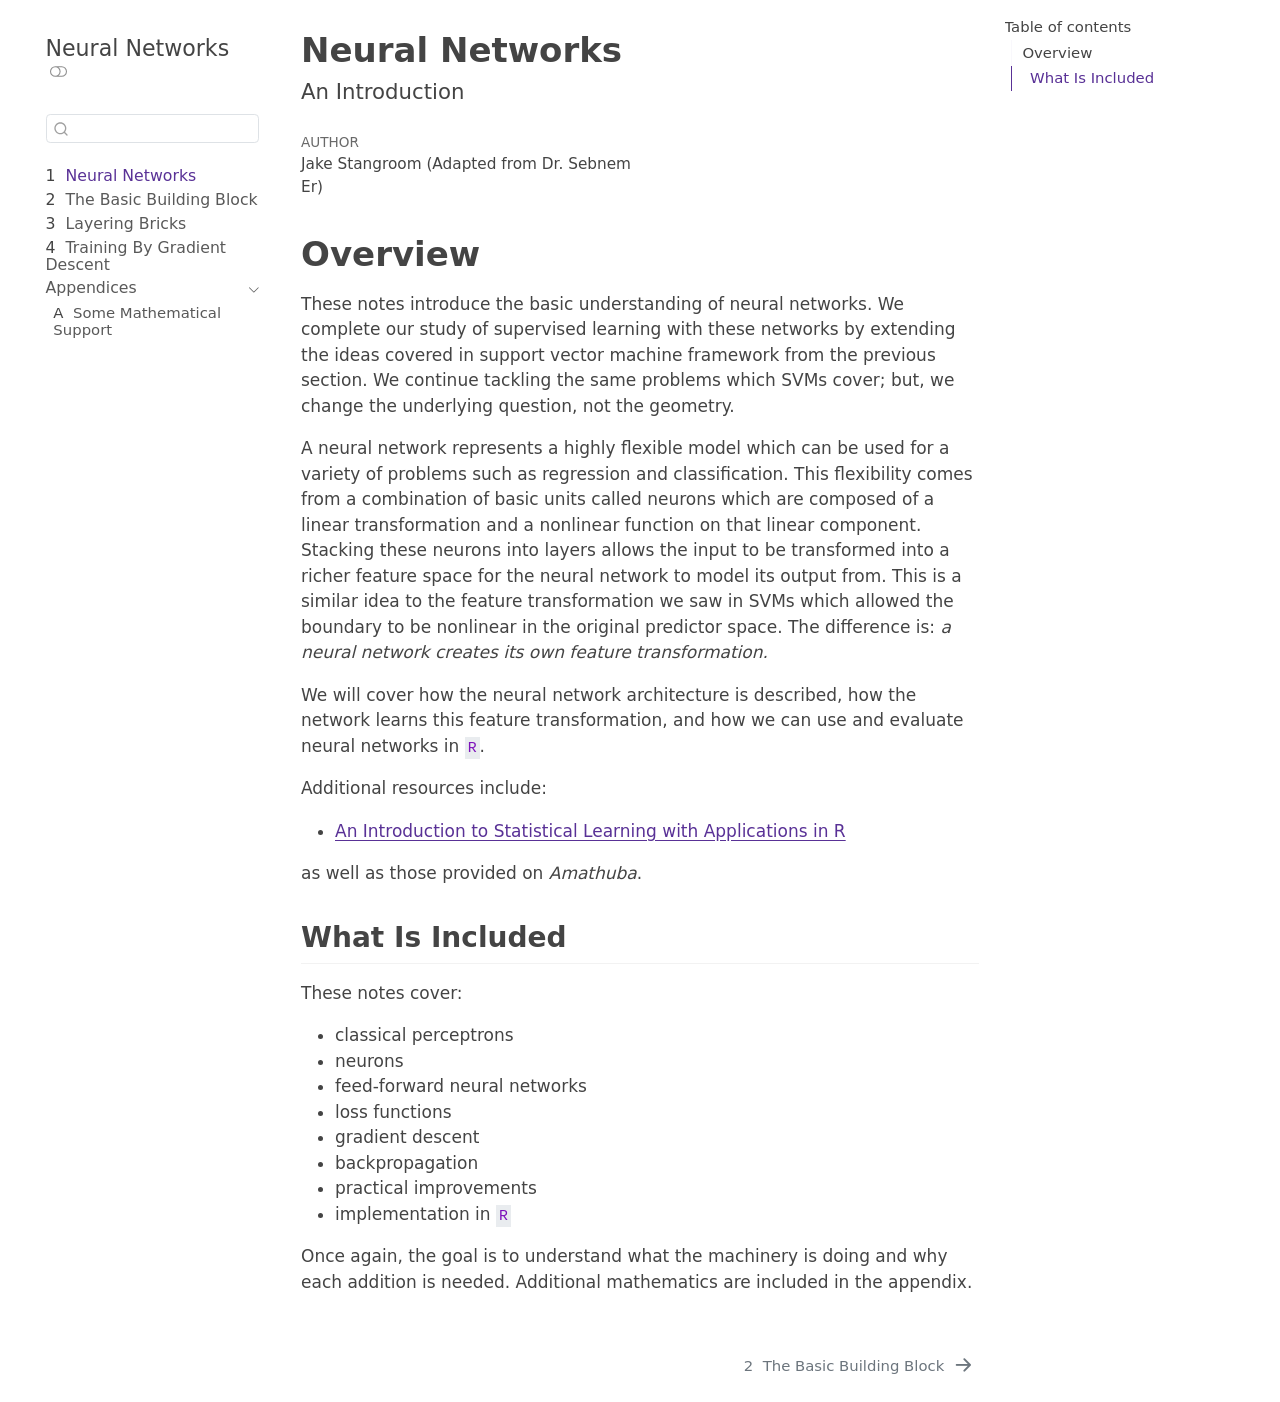
==== docs/index.html @ 6e18adaa "init" ====
<!DOCTYPE html>
<html xmlns="http://www.w3.org/1999/xhtml" lang="en" xml:lang="en"><head>

<meta charset="utf-8">
<meta name="generator" content="quarto-1.9.36">

<meta name="viewport" content="width=device-width, initial-scale=1.0, user-scalable=yes">

<meta name="author" content="Jake Stangroom (Adapted from Dr.&nbsp;Sebnem Er)">

<title>Neural Networks</title>
<style>
/* Default styles provided by pandoc.
** See https://pandoc.org/MANUAL.html#variables-for-html for config info.
*/
code{white-space: pre-wrap;}
span.smallcaps{font-variant: small-caps;}
div.columns{display: flex; gap: min(4vw, 1.5em);}
div.column{flex: auto; overflow-x: auto;}
div.hanging-indent{margin-left: 1.5em; text-indent: -1.5em;}
ul.task-list{list-style: none;}
ul.task-list li input[type="checkbox"] {
  width: 0.8em;
  margin: 0 0.8em 0.2em -1em; /* quarto-specific, see https://github.com/quarto-dev/quarto-cli/issues/4556 */ 
  vertical-align: middle;
}
</style>


<script src="site_libs/quarto-nav/quarto-nav.js"></script>
<script src="site_libs/quarto-nav/headroom.min.js"></script>
<script src="site_libs/clipboard/clipboard.min.js"></script>
<script src="site_libs/quarto-search/autocomplete.umd.js"></script>
<script src="site_libs/quarto-search/fuse.min.js"></script>
<script src="site_libs/quarto-search/quarto-search.js"></script>
<meta name="quarto:offset" content="./">
<link href="./01-neurons.html" rel="next">
<script src="site_libs/quarto-html/quarto.js" type="module"></script>
<script src="site_libs/quarto-html/tabsets/tabsets.js" type="module"></script>
<script src="site_libs/quarto-html/popper.min.js"></script>
<script src="site_libs/quarto-html/tippy.umd.min.js"></script>
<script src="site_libs/quarto-html/anchor.min.js"></script>
<link href="site_libs/quarto-html/tippy.css" rel="stylesheet">
<link href="site_libs/quarto-html/quarto-syntax-highlighting-845c23b38eaddc0f92fda52bfe77a8c8.css" rel="stylesheet" class="quarto-color-scheme" id="quarto-text-highlighting-styles">
<link href="site_libs/quarto-html/quarto-syntax-highlighting-dark-f418161beb48e0141c760e455f12af2c.css" rel="stylesheet" class="quarto-color-scheme quarto-color-alternate" id="quarto-text-highlighting-styles">
<link href="site_libs/quarto-html/quarto-syntax-highlighting-845c23b38eaddc0f92fda52bfe77a8c8.css" rel="stylesheet" class="quarto-color-scheme-extra" id="quarto-text-highlighting-styles">
<script src="site_libs/bootstrap/bootstrap.min.js"></script>
<link href="site_libs/bootstrap/bootstrap-icons.css" rel="stylesheet">
<link href="site_libs/bootstrap/bootstrap-28ac4272dd1a2de9aebca165e986623a.min.css" rel="stylesheet" append-hash="true" class="quarto-color-scheme" id="quarto-bootstrap" data-mode="light">
<link href="site_libs/bootstrap/bootstrap-dark-92422d8b873c6331c79dc077c834ae31.min.css" rel="stylesheet" append-hash="true" class="quarto-color-scheme quarto-color-alternate" id="quarto-bootstrap" data-mode="dark">
<link href="site_libs/bootstrap/bootstrap-28ac4272dd1a2de9aebca165e986623a.min.css" rel="stylesheet" append-hash="true" class="quarto-color-scheme-extra" id="quarto-bootstrap" data-mode="light">
<script id="quarto-search-options" type="application/json">{
  "location": "sidebar",
  "copy-button": false,
  "collapse-after": 3,
  "panel-placement": "start",
  "type": "textbox",
  "limit": 50,
  "keyboard-shortcut": [
    "f",
    "/",
    "s"
  ],
  "show-item-context": false,
  "language": {
    "search-no-results-text": "No results",
    "search-matching-documents-text": "matching documents",
    "search-copy-link-title": "Copy link to search",
    "search-hide-matches-text": "Hide additional matches",
    "search-more-match-text": "more match in this document",
    "search-more-matches-text": "more matches in this document",
    "search-clear-button-title": "Clear",
    "search-text-placeholder": "",
    "search-detached-cancel-button-title": "Cancel",
    "search-submit-button-title": "Submit",
    "search-label": "Search"
  }
}</script>


</head>

<body class="nav-sidebar floating quarto-light"><script id="quarto-html-before-body" type="application/javascript">
    const toggleBodyColorMode = (bsSheetEl) => {
      const mode = bsSheetEl.getAttribute("data-mode");
      const bodyEl = window.document.querySelector("body");
      if (mode === "dark") {
        bodyEl.classList.add("quarto-dark");
        bodyEl.classList.remove("quarto-light");
      } else {
        bodyEl.classList.add("quarto-light");
        bodyEl.classList.remove("quarto-dark");
      }
    }
    const toggleBodyColorPrimary = () => {
      const bsSheetEl = window.document.querySelector("link#quarto-bootstrap:not([rel=disabled-stylesheet])");
      if (bsSheetEl) {
        toggleBodyColorMode(bsSheetEl);
      }
    }
    const setColorSchemeToggle = (alternate) => {
      const toggles = window.document.querySelectorAll('.quarto-color-scheme-toggle');
      for (let i=0; i < toggles.length; i++) {
        const toggle = toggles[i];
        if (toggle) {
          if (alternate) {
            toggle.classList.add("alternate");
          } else {
            toggle.classList.remove("alternate");
          }
        }
      }
    };
    const toggleColorMode = (alternate) => {
      // Switch the stylesheets
      const primaryStylesheets = window.document.querySelectorAll('link.quarto-color-scheme:not(.quarto-color-alternate)');
      const alternateStylesheets = window.document.querySelectorAll('link.quarto-color-scheme.quarto-color-alternate');
      manageTransitions('#quarto-margin-sidebar .nav-link', false);
      if (alternate) {
        // note: dark is layered on light, we don't disable primary!
        enableStylesheet(alternateStylesheets);
        for (const sheetNode of alternateStylesheets) {
          if (sheetNode.id === "quarto-bootstrap") {
            toggleBodyColorMode(sheetNode);
          }
        }
      } else {
        disableStylesheet(alternateStylesheets);
        enableStylesheet(primaryStylesheets)
        toggleBodyColorPrimary();
      }
      manageTransitions('#quarto-margin-sidebar .nav-link', true);
      // Switch the toggles
      setColorSchemeToggle(alternate)
      // Hack to workaround the fact that safari doesn't
      // properly recolor the scrollbar when toggling (#1455)
      if (navigator.userAgent.indexOf('Safari') > 0 && navigator.userAgent.indexOf('Chrome') == -1) {
        manageTransitions("body", false);
        window.scrollTo(0, 1);
        setTimeout(() => {
          window.scrollTo(0, 0);
          manageTransitions("body", true);
        }, 40);
      }
    }
    const disableStylesheet = (stylesheets) => {
      for (let i=0; i < stylesheets.length; i++) {
        const stylesheet = stylesheets[i];
        stylesheet.rel = 'disabled-stylesheet';
      }
    }
    const enableStylesheet = (stylesheets) => {
      for (let i=0; i < stylesheets.length; i++) {
        const stylesheet = stylesheets[i];
        if(stylesheet.rel !== 'stylesheet') { // for Chrome, which will still FOUC without this check
          stylesheet.rel = 'stylesheet';
        }
      }
    }
    const manageTransitions = (selector, allowTransitions) => {
      const els = window.document.querySelectorAll(selector);
      for (let i=0; i < els.length; i++) {
        const el = els[i];
        if (allowTransitions) {
          el.classList.remove('notransition');
        } else {
          el.classList.add('notransition');
        }
      }
    }
    const isFileUrl = () => {
      return window.location.protocol === 'file:';
    }
    const hasAlternateSentinel = () => {
      let styleSentinel = getColorSchemeSentinel();
      if (styleSentinel !== null) {
        return styleSentinel === "alternate";
      } else {
        return false;
      }
    }
    const setStyleSentinel = (alternate) => {
      const value = alternate ? "alternate" : "default";
      if (!isFileUrl()) {
        window.localStorage.setItem("quarto-color-scheme", value);
      } else {
        localAlternateSentinel = value;
      }
    }
    const getColorSchemeSentinel = () => {
      if (!isFileUrl()) {
        const storageValue = window.localStorage.getItem("quarto-color-scheme");
        return storageValue != null ? storageValue : localAlternateSentinel;
      } else {
        return localAlternateSentinel;
      }
    }
    const toggleGiscusIfUsed = (isAlternate, darkModeDefault) => {
      const baseTheme = document.querySelector('#giscus-base-theme')?.value ?? 'light';
      const alternateTheme = document.querySelector('#giscus-alt-theme')?.value ?? 'dark';
      let newTheme = '';
      if(authorPrefersDark) {
        newTheme = isAlternate ? baseTheme : alternateTheme;
      } else {
        newTheme = isAlternate ? alternateTheme : baseTheme;
      }
      const changeGiscusTheme = () => {
        // From: https://github.com/giscus/giscus/issues/336
        const sendMessage = (message) => {
          const iframe = document.querySelector('iframe.giscus-frame');
          if (!iframe) return;
          iframe.contentWindow.postMessage({ giscus: message }, 'https://giscus.app');
        }
        sendMessage({
          setConfig: {
            theme: newTheme
          }
        });
      }
      const isGiscussLoaded = window.document.querySelector('iframe.giscus-frame') !== null;
      if (isGiscussLoaded) {
        changeGiscusTheme();
      }
    };
    const authorPrefersDark = false;
    const darkModeDefault = authorPrefersDark;
      document.querySelector('link#quarto-text-highlighting-styles.quarto-color-scheme-extra').rel = 'disabled-stylesheet';
      document.querySelector('link#quarto-bootstrap.quarto-color-scheme-extra').rel = 'disabled-stylesheet';
    let localAlternateSentinel = darkModeDefault ? 'alternate' : 'default';
    // Dark / light mode switch
    window.quartoToggleColorScheme = () => {
      // Read the current dark / light value
      let toAlternate = !hasAlternateSentinel();
      toggleColorMode(toAlternate);
      setStyleSentinel(toAlternate);
      toggleGiscusIfUsed(toAlternate, darkModeDefault);
      window.dispatchEvent(new Event('resize'));
    };
    // Switch to dark mode if need be
    if (hasAlternateSentinel()) {
      toggleColorMode(true);
    } else {
      toggleColorMode(false);
    }
  </script>

<div id="quarto-search-results"></div>
  <header id="quarto-header" class="headroom fixed-top">
  <nav class="quarto-secondary-nav">
    <div class="container-fluid d-flex">
      <button type="button" class="quarto-btn-toggle btn" data-bs-toggle="collapse" role="button" data-bs-target=".quarto-sidebar-collapse-item" aria-controls="quarto-sidebar" aria-expanded="false" aria-label="Toggle sidebar navigation" onclick="if (window.quartoToggleHeadroom) { window.quartoToggleHeadroom(); }">
        <i class="bi bi-layout-text-sidebar-reverse"></i>
      </button>
        <nav class="quarto-page-breadcrumbs" aria-label="breadcrumb"><ol class="breadcrumb"><li class="breadcrumb-item"><a href="./index.html"><span class="chapter-number">1</span>&nbsp; <span class="chapter-title">Neural Networks</span></a></li></ol></nav>
        <a class="flex-grow-1" role="navigation" data-bs-toggle="collapse" data-bs-target=".quarto-sidebar-collapse-item" aria-controls="quarto-sidebar" aria-expanded="false" aria-label="Toggle sidebar navigation" onclick="if (window.quartoToggleHeadroom) { window.quartoToggleHeadroom(); }">      
        </a>
      <button type="button" class="btn quarto-search-button" aria-label="Search" onclick="window.quartoOpenSearch();">
        <i class="bi bi-search"></i>
      </button>
    </div>
  </nav>
</header>
<!-- content -->
<div id="quarto-content" class="quarto-container page-columns page-rows-contents page-layout-article">
<!-- sidebar -->
  <nav id="quarto-sidebar" class="sidebar collapse collapse-horizontal quarto-sidebar-collapse-item sidebar-navigation floating overflow-auto">
    <div class="pt-lg-2 mt-2 text-left sidebar-header">
    <div class="sidebar-title mb-0 py-0">
      <a href="./">Neural Networks</a> 
        <div class="sidebar-tools-main">
  <a href="" class="quarto-color-scheme-toggle quarto-navigation-tool  px-1" onclick="window.quartoToggleColorScheme(); return false;" title="Toggle dark mode"><i class="bi"></i></a>
</div>
    </div>
      </div>
        <div class="mt-2 flex-shrink-0 align-items-center">
        <div class="sidebar-search">
        <div id="quarto-search" class="" title="Search"></div>
        </div>
        </div>
    <div class="sidebar-menu-container"> 
    <ul class="list-unstyled mt-1">
        <li class="sidebar-item">
  <div class="sidebar-item-container"> 
  <a href="./index.html" class="sidebar-item-text sidebar-link active">
 <span class="menu-text"><span class="chapter-number">1</span>&nbsp; <span class="chapter-title">Neural Networks</span></span></a>
  </div>
</li>
        <li class="sidebar-item">
  <div class="sidebar-item-container"> 
  <a href="./01-neurons.html" class="sidebar-item-text sidebar-link">
 <span class="menu-text"><span class="chapter-number">2</span>&nbsp; <span class="chapter-title">The Basic Building Block</span></span></a>
  </div>
</li>
        <li class="sidebar-item">
  <div class="sidebar-item-container"> 
  <a href="./02-multilayer-perceptrons.html" class="sidebar-item-text sidebar-link">
 <span class="menu-text"><span class="chapter-number">3</span>&nbsp; <span class="chapter-title">Layering Bricks</span></span></a>
  </div>
</li>
        <li class="sidebar-item">
  <div class="sidebar-item-container"> 
  <a href="./03-gradient-descent.html" class="sidebar-item-text sidebar-link">
 <span class="menu-text"><span class="chapter-number">4</span>&nbsp; <span class="chapter-title">Training By Gradient Descent</span></span></a>
  </div>
</li>
        <li class="sidebar-item sidebar-item-section">
      <div class="sidebar-item-container"> 
            <a class="sidebar-item-text sidebar-link text-start" data-bs-toggle="collapse" data-bs-target="#quarto-sidebar-section-1" role="navigation" aria-expanded="true">
 <span class="menu-text">Appendices</span></a>
          <a class="sidebar-item-toggle text-start" data-bs-toggle="collapse" data-bs-target="#quarto-sidebar-section-1" role="navigation" aria-expanded="true" aria-label="Toggle section">
            <i class="bi bi-chevron-right ms-2"></i>
          </a> 
      </div>
      <ul id="quarto-sidebar-section-1" class="collapse list-unstyled sidebar-section depth1 show">  
          <li class="sidebar-item">
  <div class="sidebar-item-container"> 
  <a href="./appendix-math.html" class="sidebar-item-text sidebar-link">
 <span class="menu-text"><span class="chapter-number">A</span>&nbsp; <span class="chapter-title">Some Mathematical Support</span></span></a>
  </div>
</li>
      </ul>
  </li>
    </ul>
    </div>
</nav>
<div id="quarto-sidebar-glass" class="quarto-sidebar-collapse-item" data-bs-toggle="collapse" data-bs-target=".quarto-sidebar-collapse-item"></div>
<!-- margin-sidebar -->
    <div id="quarto-margin-sidebar" class="sidebar margin-sidebar">
        <nav id="TOC" role="doc-toc" class="toc-active">
    <h2 id="toc-title">Table of contents</h2>
   
  <ul>
  <li><a href="#sec-nn-overview" id="toc-sec-nn-overview" class="nav-link active" data-scroll-target="#sec-nn-overview">Overview</a>
  <ul class="collapse">
  <li><a href="#sec-nn-included" id="toc-sec-nn-included" class="nav-link" data-scroll-target="#sec-nn-included">What Is Included</a></li>
  </ul></li>
  </ul>
</nav>
    </div>
<!-- main -->
<main class="content" id="quarto-document-content">


<header id="title-block-header" class="quarto-title-block default">
<div class="quarto-title">
<h1 class="title">Neural Networks</h1>
<p class="subtitle lead">An Introduction</p>
</div>



<div class="quarto-title-meta">

    <div>
    <div class="quarto-title-meta-heading">Author</div>
    <div class="quarto-title-meta-contents">
             <p>Jake Stangroom (Adapted from Dr.&nbsp;Sebnem Er) </p>
          </div>
  </div>
    
  
    
  </div>
  


</header>


<section id="sec-nn-overview" class="level1 unnumbered">
<h1 class="unnumbered">Overview</h1>
<p>These notes introduce the basic understanding of neural networks. We complete our study of supervised learning with these networks by extending the ideas covered in support vector machine framework from the previous section. We continue tackling the same problems which SVMs cover; but, we change the underlying question, not the geometry.</p>
<p>A neural network represents a highly flexible model which can be used for a variety of problems such as regression and classification. This flexibility comes from a combination of basic units called neurons which are composed of a linear transformation and a nonlinear function on that linear component. Stacking these neurons into layers allows the input to be transformed into a richer feature space for the neural network to model its output from. This is a similar idea to the feature transformation we saw in SVMs which allowed the boundary to be nonlinear in the original predictor space. The difference is: <em>a neural network creates its own feature transformation.</em></p>
<p>We will cover how the neural network architecture is described, how the network learns this feature transformation, and how we can use and evaluate neural networks in <code>R</code>.</p>
<p>Additional resources include:</p>
<ul>
<li><a href="https://www.statlearning.com/">An Introduction to Statistical Learning with Applications in R</a></li>
</ul>
<p>as well as those provided on <em>Amathuba</em>.</p>
<section id="sec-nn-included" class="level2 unnumbered">
<h2 class="unnumbered anchored" data-anchor-id="sec-nn-included">What Is Included</h2>
<p>These notes cover:</p>
<ul>
<li>classical perceptrons</li>
<li>neurons</li>
<li>feed-forward neural networks</li>
<li>loss functions</li>
<li>gradient descent</li>
<li>backpropagation</li>
<li>practical improvements</li>
<li>implementation in <code>R</code></li>
</ul>
<p>Once again, the goal is to understand what the machinery is doing and why each addition is needed. Additional mathematics are included in the appendix.</p>


</section>
</section>

</main> <!-- /main -->
<script id="quarto-html-after-body" type="application/javascript">
  window.document.addEventListener("DOMContentLoaded", function (event) {
    // Ensure there is a toggle, if there isn't float one in the top right
    if (window.document.querySelector('.quarto-color-scheme-toggle') === null) {
      const a = window.document.createElement('a');
      a.classList.add('top-right');
      a.classList.add('quarto-color-scheme-toggle');
      a.href = "";
      a.onclick = function() { try { window.quartoToggleColorScheme(); } catch {} return false; };
      const i = window.document.createElement("i");
      i.classList.add('bi');
      a.appendChild(i);
      window.document.body.appendChild(a);
    }
    setColorSchemeToggle(hasAlternateSentinel())
    const icon = "";
    const anchorJS = new window.AnchorJS();
    anchorJS.options = {
      placement: 'right',
      icon: icon
    };
    anchorJS.add('.anchored');
    const isCodeAnnotation = (el) => {
      for (const clz of el.classList) {
        if (clz.startsWith('code-annotation-')) {                     
          return true;
        }
      }
      return false;
    }
    const onCopySuccess = function(e) {
      // button target
      const button = e.trigger;
      // don't keep focus
      button.blur();
      // flash "checked"
      button.classList.add('code-copy-button-checked');
      var currentTitle = button.getAttribute("title");
      button.setAttribute("title", "Copied!");
      let tooltip;
      if (window.bootstrap) {
        button.setAttribute("data-bs-toggle", "tooltip");
        button.setAttribute("data-bs-placement", "left");
        button.setAttribute("data-bs-title", "Copied!");
        tooltip = new bootstrap.Tooltip(button, 
          { trigger: "manual", 
            customClass: "code-copy-button-tooltip",
            offset: [0, -8]});
        tooltip.show();    
      }
      setTimeout(function() {
        if (tooltip) {
          tooltip.hide();
          button.removeAttribute("data-bs-title");
          button.removeAttribute("data-bs-toggle");
          button.removeAttribute("data-bs-placement");
        }
        button.setAttribute("title", currentTitle);
        button.classList.remove('code-copy-button-checked');
      }, 1000);
      // clear code selection
      e.clearSelection();
    }
    const getTextToCopy = function(trigger) {
      const outerScaffold = trigger.parentElement.cloneNode(true);
      const codeEl = outerScaffold.querySelector('code');
      for (const childEl of codeEl.children) {
        if (isCodeAnnotation(childEl)) {
          childEl.remove();
        }
      }
      return codeEl.innerText;
    }
    const clipboard = new window.ClipboardJS('.code-copy-button:not([data-in-quarto-modal])', {
      text: getTextToCopy
    });
    clipboard.on('success', onCopySuccess);
    if (window.document.getElementById('quarto-embedded-source-code-modal')) {
      const clipboardModal = new window.ClipboardJS('.code-copy-button[data-in-quarto-modal]', {
        text: getTextToCopy,
        container: window.document.getElementById('quarto-embedded-source-code-modal')
      });
      clipboardModal.on('success', onCopySuccess);
    }
      var localhostRegex = new RegExp(/^(?:http|https):\/\/localhost\:?[0-9]*\//);
      var mailtoRegex = new RegExp(/^mailto:/);
        var filterRegex = new RegExp('/' + window.location.host + '/');
      var isInternal = (href) => {
          return filterRegex.test(href) || localhostRegex.test(href) || mailtoRegex.test(href);
      }
      // Inspect non-navigation links and adorn them if external
     var links = window.document.querySelectorAll('a[href]:not(.nav-link):not(.navbar-brand):not(.toc-action):not(.sidebar-link):not(.sidebar-item-toggle):not(.pagination-link):not(.no-external):not([aria-hidden]):not(.dropdown-item):not(.quarto-navigation-tool):not(.about-link)');
      for (var i=0; i<links.length; i++) {
        const link = links[i];
        if (!isInternal(link.href)) {
          // undo the damage that might have been done by quarto-nav.js in the case of
          // links that we want to consider external
          if (link.dataset.originalHref !== undefined) {
            link.href = link.dataset.originalHref;
          }
        }
      }
    function tippyHover(el, contentFn, onTriggerFn, onUntriggerFn) {
      const config = {
        allowHTML: true,
        maxWidth: 500,
        delay: 100,
        arrow: false,
        appendTo: function(el) {
            return el.parentElement;
        },
        interactive: true,
        interactiveBorder: 10,
        theme: 'quarto',
        placement: 'bottom-start',
      };
      if (contentFn) {
        config.content = contentFn;
      }
      if (onTriggerFn) {
        config.onTrigger = onTriggerFn;
      }
      if (onUntriggerFn) {
        config.onUntrigger = onUntriggerFn;
      }
      window.tippy(el, config); 
    }
    const noterefs = window.document.querySelectorAll('a[role="doc-noteref"]');
    for (var i=0; i<noterefs.length; i++) {
      const ref = noterefs[i];
      tippyHover(ref, function() {
        // use id or data attribute instead here
        let href = ref.getAttribute('data-footnote-href') || ref.getAttribute('href');
        try { href = new URL(href).hash; } catch {}
        const id = href.replace(/^#\/?/, "");
        const note = window.document.getElementById(id);
        if (note) {
          return note.innerHTML;
        } else {
          return "";
        }
      });
    }
    const xrefs = window.document.querySelectorAll('a.quarto-xref');
    const processXRef = (id, note) => {
      // Strip column container classes
      const stripColumnClz = (el) => {
        el.classList.remove("page-full", "page-columns");
        if (el.children) {
          for (const child of el.children) {
            stripColumnClz(child);
          }
        }
      }
      stripColumnClz(note)
      if (id === null || id.startsWith('sec-')) {
        // Special case sections, only their first couple elements
        const container = document.createElement("div");
        if (note.children && note.children.length > 2) {
          container.appendChild(note.children[0].cloneNode(true));
          for (let i = 1; i < note.children.length; i++) {
            const child = note.children[i];
            if (child.tagName === "P" && child.innerText === "") {
              continue;
            } else {
              container.appendChild(child.cloneNode(true));
              break;
            }
          }
          if (window.Quarto?.typesetMath) {
            window.Quarto.typesetMath(container);
          }
          return container.innerHTML
        } else {
          if (window.Quarto?.typesetMath) {
            window.Quarto.typesetMath(note);
          }
          return note.innerHTML;
        }
      } else {
        // Remove any anchor links if they are present
        const anchorLink = note.querySelector('a.anchorjs-link');
        if (anchorLink) {
          anchorLink.remove();
        }
        if (window.Quarto?.typesetMath) {
          window.Quarto.typesetMath(note);
        }
        if (note.classList.contains("callout")) {
          return note.outerHTML;
        } else {
          return note.innerHTML;
        }
      }
    }
    for (var i=0; i<xrefs.length; i++) {
      const xref = xrefs[i];
      tippyHover(xref, undefined, function(instance) {
        instance.disable();
        let url = xref.getAttribute('href');
        let hash = undefined; 
        if (url.startsWith('#')) {
          hash = url;
        } else {
          try { hash = new URL(url).hash; } catch {}
        }
        if (hash) {
          const id = hash.replace(/^#\/?/, "");
          const note = window.document.getElementById(id);
          if (note !== null) {
            try {
              const html = processXRef(id, note.cloneNode(true));
              instance.setContent(html);
            } finally {
              instance.enable();
              instance.show();
            }
          } else {
            // See if we can fetch this
            fetch(url.split('#')[0])
            .then(res => res.text())
            .then(html => {
              const parser = new DOMParser();
              const htmlDoc = parser.parseFromString(html, "text/html");
              const note = htmlDoc.getElementById(id);
              if (note !== null) {
                const html = processXRef(id, note);
                instance.setContent(html);
              } 
            }).finally(() => {
              instance.enable();
              instance.show();
            });
          }
        } else {
          // See if we can fetch a full url (with no hash to target)
          // This is a special case and we should probably do some content thinning / targeting
          fetch(url)
          .then(res => res.text())
          .then(html => {
            const parser = new DOMParser();
            const htmlDoc = parser.parseFromString(html, "text/html");
            const note = htmlDoc.querySelector('main.content');
            if (note !== null) {
              // This should only happen for chapter cross references
              // (since there is no id in the URL)
              // remove the first header
              if (note.children.length > 0 && note.children[0].tagName === "HEADER") {
                note.children[0].remove();
              }
              const html = processXRef(null, note);
              instance.setContent(html);
            } 
          }).finally(() => {
            instance.enable();
            instance.show();
          });
        }
      }, function(instance) {
      });
    }
        let selectedAnnoteEl;
        const selectorForAnnotation = ( cell, annotation) => {
          let cellAttr = 'data-code-cell="' + cell + '"';
          let lineAttr = 'data-code-annotation="' +  annotation + '"';
          const selector = 'span[' + cellAttr + '][' + lineAttr + ']';
          return selector;
        }
        const selectCodeLines = (annoteEl) => {
          const doc = window.document;
          const targetCell = annoteEl.getAttribute("data-target-cell");
          const targetAnnotation = annoteEl.getAttribute("data-target-annotation");
          const annoteSpan = window.document.querySelector(selectorForAnnotation(targetCell, targetAnnotation));
          const lines = annoteSpan.getAttribute("data-code-lines").split(",");
          const lineIds = lines.map((line) => {
            return targetCell + "-" + line;
          })
          let top = null;
          let height = null;
          let parent = null;
          if (lineIds.length > 0) {
              //compute the position of the single el (top and bottom and make a div)
              const el = window.document.getElementById(lineIds[0]);
              top = el.offsetTop;
              height = el.offsetHeight;
              parent = el.parentElement.parentElement;
            if (lineIds.length > 1) {
              const lastEl = window.document.getElementById(lineIds[lineIds.length - 1]);
              const bottom = lastEl.offsetTop + lastEl.offsetHeight;
              height = bottom - top;
            }
            if (top !== null && height !== null && parent !== null) {
              // cook up a div (if necessary) and position it 
              let div = window.document.getElementById("code-annotation-line-highlight");
              if (div === null) {
                div = window.document.createElement("div");
                div.setAttribute("id", "code-annotation-line-highlight");
                div.style.position = 'absolute';
                parent.appendChild(div);
              }
              div.style.top = top - 2 + "px";
              div.style.height = height + 4 + "px";
              div.style.left = 0;
              let gutterDiv = window.document.getElementById("code-annotation-line-highlight-gutter");
              if (gutterDiv === null) {
                gutterDiv = window.document.createElement("div");
                gutterDiv.setAttribute("id", "code-annotation-line-highlight-gutter");
                gutterDiv.style.position = 'absolute';
                const codeCell = window.document.getElementById(targetCell);
                const gutter = codeCell.querySelector('.code-annotation-gutter');
                gutter.appendChild(gutterDiv);
              }
              gutterDiv.style.top = top - 2 + "px";
              gutterDiv.style.height = height + 4 + "px";
            }
            selectedAnnoteEl = annoteEl;
          }
        };
        const unselectCodeLines = () => {
          const elementsIds = ["code-annotation-line-highlight", "code-annotation-line-highlight-gutter"];
          elementsIds.forEach((elId) => {
            const div = window.document.getElementById(elId);
            if (div) {
              div.remove();
            }
          });
          selectedAnnoteEl = undefined;
        };
          // Handle positioning of the toggle
      window.addEventListener(
        "resize",
        throttle(() => {
          elRect = undefined;
          if (selectedAnnoteEl) {
            selectCodeLines(selectedAnnoteEl);
          }
        }, 10)
      );
      function throttle(fn, ms) {
      let throttle = false;
      let timer;
        return (...args) => {
          if(!throttle) { // first call gets through
              fn.apply(this, args);
              throttle = true;
          } else { // all the others get throttled
              if(timer) clearTimeout(timer); // cancel #2
              timer = setTimeout(() => {
                fn.apply(this, args);
                timer = throttle = false;
              }, ms);
          }
        };
      }
        // Attach click handler to the DT
        const annoteDls = window.document.querySelectorAll('dt[data-target-cell]');
        for (const annoteDlNode of annoteDls) {
          annoteDlNode.addEventListener('click', (event) => {
            const clickedEl = event.target;
            if (clickedEl !== selectedAnnoteEl) {
              unselectCodeLines();
              const activeEl = window.document.querySelector('dt[data-target-cell].code-annotation-active');
              if (activeEl) {
                activeEl.classList.remove('code-annotation-active');
              }
              selectCodeLines(clickedEl);
              clickedEl.classList.add('code-annotation-active');
            } else {
              // Unselect the line
              unselectCodeLines();
              clickedEl.classList.remove('code-annotation-active');
            }
          });
        }
    const findCites = (el) => {
      const parentEl = el.parentElement;
      if (parentEl) {
        const cites = parentEl.dataset.cites;
        if (cites) {
          return {
            el,
            cites: cites.split(' ')
          };
        } else {
          return findCites(el.parentElement)
        }
      } else {
        return undefined;
      }
    };
    var bibliorefs = window.document.querySelectorAll('a[role="doc-biblioref"]');
    for (var i=0; i<bibliorefs.length; i++) {
      const ref = bibliorefs[i];
      const citeInfo = findCites(ref);
      if (citeInfo) {
        tippyHover(citeInfo.el, function() {
          var popup = window.document.createElement('div');
          citeInfo.cites.forEach(function(cite) {
            var citeDiv = window.document.createElement('div');
            citeDiv.classList.add('hanging-indent');
            citeDiv.classList.add('csl-entry');
            var biblioDiv = window.document.getElementById('ref-' + cite);
            if (biblioDiv) {
              citeDiv.innerHTML = biblioDiv.innerHTML;
            }
            popup.appendChild(citeDiv);
          });
          return popup.innerHTML;
        });
      }
    }
  });
  </script>
<nav class="page-navigation">
  <div class="nav-page nav-page-previous">
  </div>
  <div class="nav-page nav-page-next">
      <a href="./01-neurons.html" class="pagination-link" aria-label="The Basic Building Block">
        <span class="nav-page-text"><span class="chapter-number">2</span>&nbsp; <span class="chapter-title">The Basic Building Block</span></span> <i class="bi bi-arrow-right-short"></i>
      </a>
  </div>
</nav>
</div> <!-- /content -->




</body></html>
---- docs/site_libs/quarto-html/tippy.css ----
.tippy-box[data-animation=fade][data-state=hidden]{opacity:0}[data-tippy-root]{max-width:calc(100vw - 10px)}.tippy-box{position:relative;background-color:#333;color:#fff;border-radius:4px;font-size:14px;line-height:1.4;white-space:normal;outline:0;transition-property:transform,visibility,opacity}.tippy-box[data-placement^=top]>.tippy-arrow{bottom:0}.tippy-box[data-placement^=top]>.tippy-arrow:before{bottom:-7px;left:0;border-width:8px 8px 0;border-top-color:initial;transform-origin:center top}.tippy-box[data-placement^=bottom]>.tippy-arrow{top:0}.tippy-box[data-placement^=bottom]>.tippy-arrow:before{top:-7px;left:0;border-width:0 8px 8px;border-bottom-color:initial;transform-origin:center bottom}.tippy-box[data-placement^=left]>.tippy-arrow{right:0}.tippy-box[data-placement^=left]>.tippy-arrow:before{border-width:8px 0 8px 8px;border-left-color:initial;right:-7px;transform-origin:center left}.tippy-box[data-placement^=right]>.tippy-arrow{left:0}.tippy-box[data-placement^=right]>.tippy-arrow:before{left:-7px;border-width:8px 8px 8px 0;border-right-color:initial;transform-origin:center right}.tippy-box[data-inertia][data-state=visible]{transition-timing-function:cubic-bezier(.54,1.5,.38,1.11)}.tippy-arrow{width:16px;height:16px;color:#333}.tippy-arrow:before{content:"";position:absolute;border-color:transparent;border-style:solid}.tippy-content{position:relative;padding:5px 9px;z-index:1}
---- docs/site_libs/quarto-html/quarto-syntax-highlighting-845c23b38eaddc0f92fda52bfe77a8c8.css ----
/* quarto syntax highlight colors */
:root {
  --quarto-hl-ot-color: #003B4F;
  --quarto-hl-at-color: #657422;
  --quarto-hl-ss-color: #20794D;
  --quarto-hl-an-color: #5E5E5E;
  --quarto-hl-fu-color: #4758AB;
  --quarto-hl-st-color: #20794D;
  --quarto-hl-cf-color: #003B4F;
  --quarto-hl-op-color: #5E5E5E;
  --quarto-hl-er-color: #AD0000;
  --quarto-hl-bn-color: #AD0000;
  --quarto-hl-al-color: #AD0000;
  --quarto-hl-va-color: #111111;
  --quarto-hl-bu-color: inherit;
  --quarto-hl-ex-color: inherit;
  --quarto-hl-pp-color: #AD0000;
  --quarto-hl-in-color: #5E5E5E;
  --quarto-hl-vs-color: #20794D;
  --quarto-hl-wa-color: #5E5E5E;
  --quarto-hl-do-color: #5E5E5E;
  --quarto-hl-im-color: #00769E;
  --quarto-hl-ch-color: #20794D;
  --quarto-hl-dt-color: #AD0000;
  --quarto-hl-fl-color: #AD0000;
  --quarto-hl-co-color: #5E5E5E;
  --quarto-hl-cv-color: #5E5E5E;
  --quarto-hl-cn-color: #8f5902;
  --quarto-hl-sc-color: #5E5E5E;
  --quarto-hl-dv-color: #AD0000;
  --quarto-hl-kw-color: #003B4F;
}

/* other quarto variables */
:root {
  --quarto-font-monospace: SFMono-Regular, Menlo, Monaco, Consolas, "Liberation Mono", "Courier New", monospace;
}

/* syntax highlight based on Pandoc's rules */
pre > code.sourceCode > span {
  color: #003B4F;
}

code.sourceCode > span {
  color: #003B4F;
}

div.sourceCode,
div.sourceCode pre.sourceCode {
  color: #003B4F;
}

/* Normal */
code span {
  color: #003B4F;
}

/* Alert */
code span.al {
  color: #AD0000;
  font-style: inherit;
}

/* Annotation */
code span.an {
  color: #5E5E5E;
  font-style: inherit;
}

/* Attribute */
code span.at {
  color: #657422;
  font-style: inherit;
}

/* BaseN */
code span.bn {
  color: #AD0000;
  font-style: inherit;
}

/* BuiltIn */
code span.bu {
  font-style: inherit;
}

/* ControlFlow */
code span.cf {
  color: #003B4F;
  font-weight: bold;
  font-style: inherit;
}

/* Char */
code span.ch {
  color: #20794D;
  font-style: inherit;
}

/* Constant */
code span.cn {
  color: #8f5902;
  font-style: inherit;
}

/* Comment */
code span.co {
  color: #5E5E5E;
  font-style: inherit;
}

/* CommentVar */
code span.cv {
  color: #5E5E5E;
  font-style: italic;
}

/* Documentation */
code span.do {
  color: #5E5E5E;
  font-style: italic;
}

/* DataType */
code span.dt {
  color: #AD0000;
  font-style: inherit;
}

/* DecVal */
code span.dv {
  color: #AD0000;
  font-style: inherit;
}

/* Error */
code span.er {
  color: #AD0000;
  font-style: inherit;
}

/* Extension */
code span.ex {
  font-style: inherit;
}

/* Float */
code span.fl {
  color: #AD0000;
  font-style: inherit;
}

/* Function */
code span.fu {
  color: #4758AB;
  font-style: inherit;
}

/* Import */
code span.im {
  color: #00769E;
  font-style: inherit;
}

/* Information */
code span.in {
  color: #5E5E5E;
  font-style: inherit;
}

/* Keyword */
code span.kw {
  color: #003B4F;
  font-weight: bold;
  font-style: inherit;
}

/* Operator */
code span.op {
  color: #5E5E5E;
  font-style: inherit;
}

/* Other */
code span.ot {
  color: #003B4F;
  font-style: inherit;
}

/* Preprocessor */
code span.pp {
  color: #AD0000;
  font-style: inherit;
}

/* SpecialChar */
code span.sc {
  color: #5E5E5E;
  font-style: inherit;
}

/* SpecialString */
code span.ss {
  color: #20794D;
  font-style: inherit;
}

/* String */
code span.st {
  color: #20794D;
  font-style: inherit;
}

/* Variable */
code span.va {
  color: #111111;
  font-style: inherit;
}

/* VerbatimString */
code span.vs {
  color: #20794D;
  font-style: inherit;
}

/* Warning */
code span.wa {
  color: #5E5E5E;
  font-style: italic;
}

.prevent-inlining {
  content: "</";
}

/*# sourceMappingURL=ac89f0bb514bba72461919f78549e31c.css.map */
---- docs/site_libs/quarto-html/quarto-syntax-highlighting-dark-f418161beb48e0141c760e455f12af2c.css ----
/* quarto syntax highlight colors */
:root {
  --quarto-hl-al-color: #f07178;
  --quarto-hl-an-color: #d4d0ab;
  --quarto-hl-at-color: #00e0e0;
  --quarto-hl-bn-color: #d4d0ab;
  --quarto-hl-bu-color: #abe338;
  --quarto-hl-ch-color: #abe338;
  --quarto-hl-co-color: #f8f8f2;
  --quarto-hl-cv-color: #ffd700;
  --quarto-hl-cn-color: #ffd700;
  --quarto-hl-cf-color: #ffa07a;
  --quarto-hl-dt-color: #ffa07a;
  --quarto-hl-dv-color: #d4d0ab;
  --quarto-hl-do-color: #f8f8f2;
  --quarto-hl-er-color: #f07178;
  --quarto-hl-ex-color: #00e0e0;
  --quarto-hl-fl-color: #d4d0ab;
  --quarto-hl-fu-color: #ffa07a;
  --quarto-hl-im-color: #abe338;
  --quarto-hl-in-color: #d4d0ab;
  --quarto-hl-kw-color: #ffa07a;
  --quarto-hl-op-color: #ffa07a;
  --quarto-hl-ot-color: #00e0e0;
  --quarto-hl-pp-color: #dcc6e0;
  --quarto-hl-re-color: #00e0e0;
  --quarto-hl-sc-color: #abe338;
  --quarto-hl-ss-color: #abe338;
  --quarto-hl-st-color: #abe338;
  --quarto-hl-va-color: #00e0e0;
  --quarto-hl-vs-color: #abe338;
  --quarto-hl-wa-color: #dcc6e0;
}

/* other quarto variables */
:root {
  --quarto-font-monospace: SFMono-Regular, Menlo, Monaco, Consolas, "Liberation Mono", "Courier New", monospace;
}

/* syntax highlight based on Pandoc's rules */
pre > code.sourceCode > span {
  color: #f8f8f2;
}

code.sourceCode > span {
  color: #f8f8f2;
}

div.sourceCode,
div.sourceCode pre.sourceCode {
  color: #f8f8f2;
}

/* Normal */
code span {
  color: #f8f8f2;
}

/* Alert */
code span.al {
  color: #f07178;
}

/* Annotation */
code span.an {
  color: #d4d0ab;
}

/* Attribute */
code span.at {
  color: #00e0e0;
}

/* BaseN */
code span.bn {
  color: #d4d0ab;
}

/* BuiltIn */
code span.bu {
  color: #abe338;
}

/* ControlFlow */
code span.cf {
  font-weight: bold;
  color: #ffa07a;
}

/* Char */
code span.ch {
  color: #abe338;
}

/* Constant */
code span.cn {
  color: #ffd700;
}

/* Comment */
code span.co {
  font-style: italic;
  color: #f8f8f2;
}

/* CommentVar */
code span.cv {
  color: #ffd700;
}

/* Documentation */
code span.do {
  color: #f8f8f2;
}

/* DataType */
code span.dt {
  color: #ffa07a;
}

/* DecVal */
code span.dv {
  color: #d4d0ab;
}

/* Error */
code span.er {
  color: #f07178;
  text-decoration: underline;
}

/* Extension */
code span.ex {
  font-weight: bold;
  color: #00e0e0;
}

/* Float */
code span.fl {
  color: #d4d0ab;
}

/* Function */
code span.fu {
  color: #ffa07a;
}

/* Import */
code span.im {
  color: #abe338;
}

/* Information */
code span.in {
  color: #d4d0ab;
}

/* Keyword */
code span.kw {
  font-weight: bold;
  color: #ffa07a;
}

/* Operator */
code span.op {
  color: #ffa07a;
}

/* Other */
code span.ot {
  color: #00e0e0;
}

/* Preprocessor */
code span.pp {
  color: #dcc6e0;
}

/* RegionMarker */
code span.re {
  background-color: #f8f8f2;
  color: #00e0e0;
}

/* SpecialChar */
code span.sc {
  color: #abe338;
}

/* SpecialString */
code span.ss {
  color: #abe338;
}

/* String */
code span.st {
  color: #abe338;
}

/* Variable */
code span.va {
  color: #00e0e0;
}

/* VerbatimString */
code span.vs {
  color: #abe338;
}

/* Warning */
code span.wa {
  color: #dcc6e0;
}

.prevent-inlining {
  content: "</";
}

/*# sourceMappingURL=378c2a0cc31455d06730fbe37c8f3789.css.map */
---- docs/site_libs/quarto-html/quarto-syntax-highlighting-845c23b38eaddc0f92fda52bfe77a8c8.css ----
/* quarto syntax highlight colors */
:root {
  --quarto-hl-ot-color: #003B4F;
  --quarto-hl-at-color: #657422;
  --quarto-hl-ss-color: #20794D;
  --quarto-hl-an-color: #5E5E5E;
  --quarto-hl-fu-color: #4758AB;
  --quarto-hl-st-color: #20794D;
  --quarto-hl-cf-color: #003B4F;
  --quarto-hl-op-color: #5E5E5E;
  --quarto-hl-er-color: #AD0000;
  --quarto-hl-bn-color: #AD0000;
  --quarto-hl-al-color: #AD0000;
  --quarto-hl-va-color: #111111;
  --quarto-hl-bu-color: inherit;
  --quarto-hl-ex-color: inherit;
  --quarto-hl-pp-color: #AD0000;
  --quarto-hl-in-color: #5E5E5E;
  --quarto-hl-vs-color: #20794D;
  --quarto-hl-wa-color: #5E5E5E;
  --quarto-hl-do-color: #5E5E5E;
  --quarto-hl-im-color: #00769E;
  --quarto-hl-ch-color: #20794D;
  --quarto-hl-dt-color: #AD0000;
  --quarto-hl-fl-color: #AD0000;
  --quarto-hl-co-color: #5E5E5E;
  --quarto-hl-cv-color: #5E5E5E;
  --quarto-hl-cn-color: #8f5902;
  --quarto-hl-sc-color: #5E5E5E;
  --quarto-hl-dv-color: #AD0000;
  --quarto-hl-kw-color: #003B4F;
}

/* other quarto variables */
:root {
  --quarto-font-monospace: SFMono-Regular, Menlo, Monaco, Consolas, "Liberation Mono", "Courier New", monospace;
}

/* syntax highlight based on Pandoc's rules */
pre > code.sourceCode > span {
  color: #003B4F;
}

code.sourceCode > span {
  color: #003B4F;
}

div.sourceCode,
div.sourceCode pre.sourceCode {
  color: #003B4F;
}

/* Normal */
code span {
  color: #003B4F;
}

/* Alert */
code span.al {
  color: #AD0000;
  font-style: inherit;
}

/* Annotation */
code span.an {
  color: #5E5E5E;
  font-style: inherit;
}

/* Attribute */
code span.at {
  color: #657422;
  font-style: inherit;
}

/* BaseN */
code span.bn {
  color: #AD0000;
  font-style: inherit;
}

/* BuiltIn */
code span.bu {
  font-style: inherit;
}

/* ControlFlow */
code span.cf {
  color: #003B4F;
  font-weight: bold;
  font-style: inherit;
}

/* Char */
code span.ch {
  color: #20794D;
  font-style: inherit;
}

/* Constant */
code span.cn {
  color: #8f5902;
  font-style: inherit;
}

/* Comment */
code span.co {
  color: #5E5E5E;
  font-style: inherit;
}

/* CommentVar */
code span.cv {
  color: #5E5E5E;
  font-style: italic;
}

/* Documentation */
code span.do {
  color: #5E5E5E;
  font-style: italic;
}

/* DataType */
code span.dt {
  color: #AD0000;
  font-style: inherit;
}

/* DecVal */
code span.dv {
  color: #AD0000;
  font-style: inherit;
}

/* Error */
code span.er {
  color: #AD0000;
  font-style: inherit;
}

/* Extension */
code span.ex {
  font-style: inherit;
}

/* Float */
code span.fl {
  color: #AD0000;
  font-style: inherit;
}

/* Function */
code span.fu {
  color: #4758AB;
  font-style: inherit;
}

/* Import */
code span.im {
  color: #00769E;
  font-style: inherit;
}

/* Information */
code span.in {
  color: #5E5E5E;
  font-style: inherit;
}

/* Keyword */
code span.kw {
  color: #003B4F;
  font-weight: bold;
  font-style: inherit;
}

/* Operator */
code span.op {
  color: #5E5E5E;
  font-style: inherit;
}

/* Other */
code span.ot {
  color: #003B4F;
  font-style: inherit;
}

/* Preprocessor */
code span.pp {
  color: #AD0000;
  font-style: inherit;
}

/* SpecialChar */
code span.sc {
  color: #5E5E5E;
  font-style: inherit;
}

/* SpecialString */
code span.ss {
  color: #20794D;
  font-style: inherit;
}

/* String */
code span.st {
  color: #20794D;
  font-style: inherit;
}

/* Variable */
code span.va {
  color: #111111;
  font-style: inherit;
}

/* VerbatimString */
code span.vs {
  color: #20794D;
  font-style: inherit;
}

/* Warning */
code span.wa {
  color: #5E5E5E;
  font-style: italic;
}

.prevent-inlining {
  content: "</";
}

/*# sourceMappingURL=ac89f0bb514bba72461919f78549e31c.css.map */
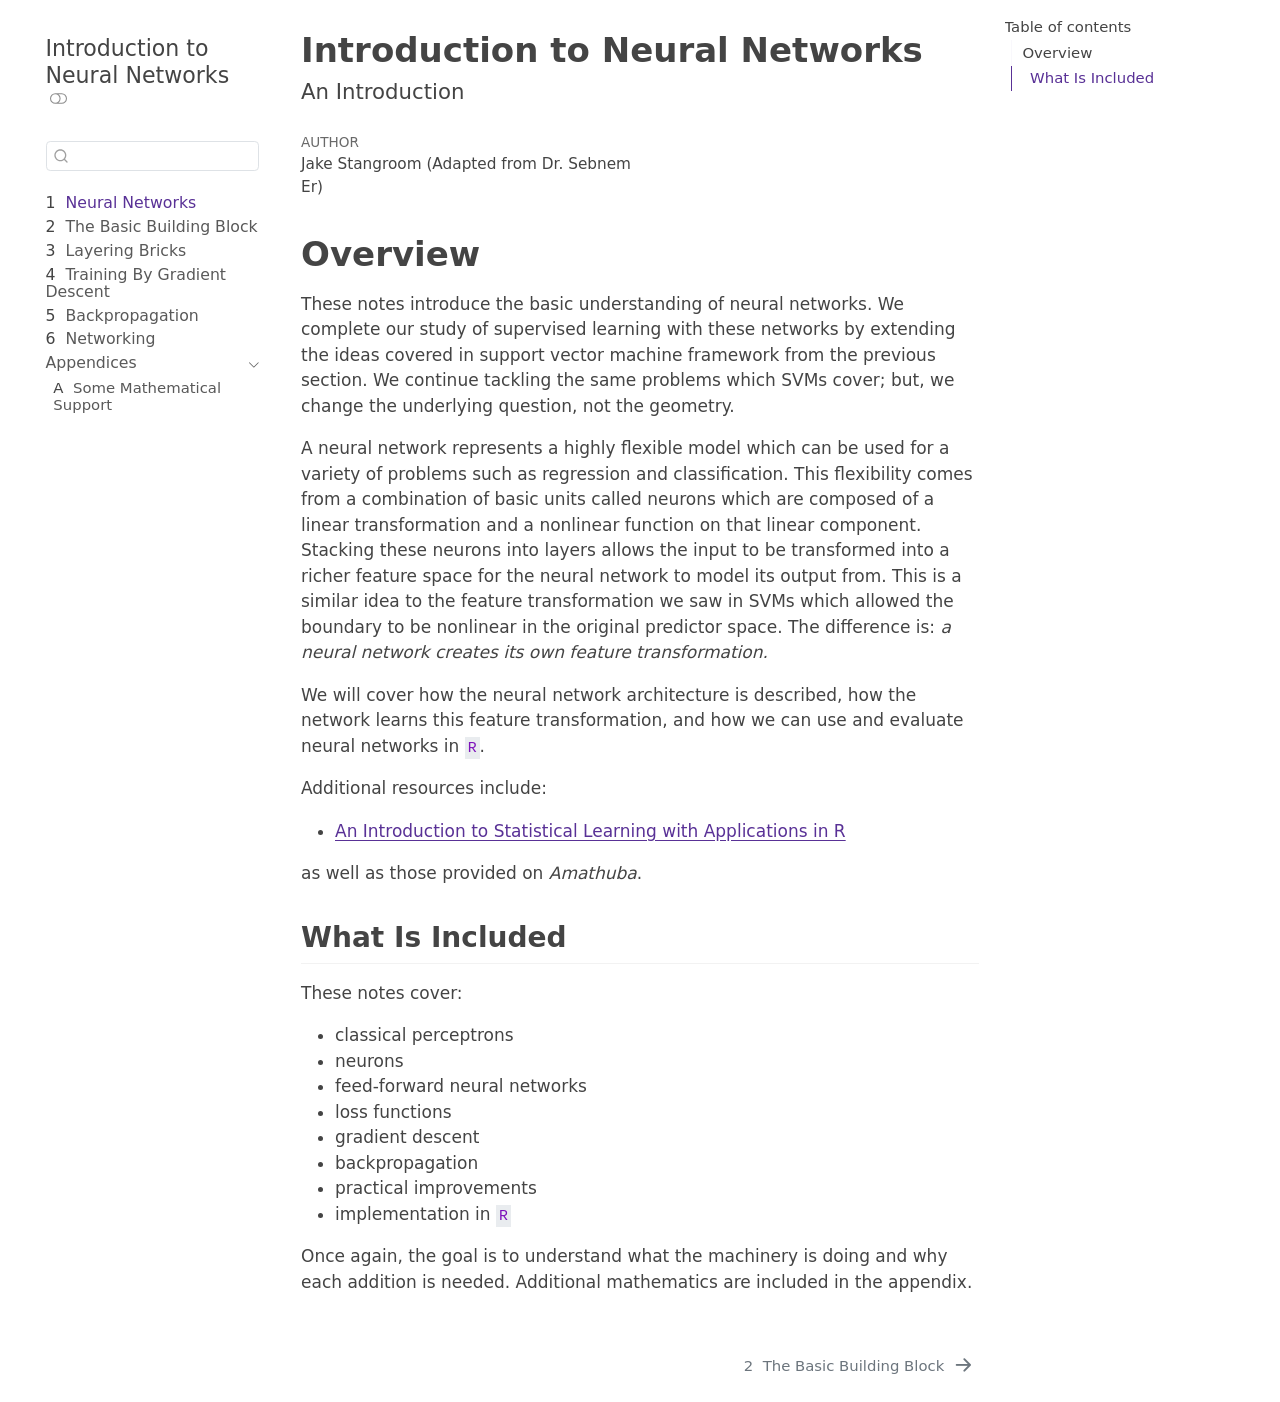
==== commit 32c9828a: "reg" ====
--- a/docs/index.html
+++ b/docs/index.html
@@ -8,7 +8,7 @@
 
 <meta name="author" content="Jake Stangroom (Adapted from Dr.&nbsp;Sebnem Er)">
 
-<title>Neural Networks</title>
+<title>Introduction to Neural Networks</title>
 <style>
 /* Default styles provided by pandoc.
 ** See https://pandoc.org/MANUAL.html#variables-for-html for config info.
@@ -266,7 +266,7 @@
   <nav id="quarto-sidebar" class="sidebar collapse collapse-horizontal quarto-sidebar-collapse-item sidebar-navigation floating overflow-auto">
     <div class="pt-lg-2 mt-2 text-left sidebar-header">
     <div class="sidebar-title mb-0 py-0">
-      <a href="./">Neural Networks</a> 
+      <a href="./">Introduction to Neural Networks</a> 
         <div class="sidebar-tools-main">
   <a href="" class="quarto-color-scheme-toggle quarto-navigation-tool  px-1" onclick="window.quartoToggleColorScheme(); return false;" title="Toggle dark mode"><i class="bi"></i></a>
 </div>
@@ -301,6 +301,18 @@
   <div class="sidebar-item-container"> 
   <a href="./03-gradient-descent.html" class="sidebar-item-text sidebar-link">
  <span class="menu-text"><span class="chapter-number">4</span>&nbsp; <span class="chapter-title">Training By Gradient Descent</span></span></a>
+  </div>
+</li>
+        <li class="sidebar-item">
+  <div class="sidebar-item-container"> 
+  <a href="./04-backpropagation.html" class="sidebar-item-text sidebar-link">
+ <span class="menu-text"><span class="chapter-number">5</span>&nbsp; <span class="chapter-title">Backpropagation</span></span></a>
+  </div>
+</li>
+        <li class="sidebar-item">
+  <div class="sidebar-item-container"> 
+  <a href="./05-regularisation.html" class="sidebar-item-text sidebar-link">
+ <span class="menu-text"><span class="chapter-number">6</span>&nbsp; <span class="chapter-title">Networking</span></span></a>
   </div>
 </li>
         <li class="sidebar-item sidebar-item-section">
@@ -343,7 +355,7 @@
 
 <header id="title-block-header" class="quarto-title-block default">
 <div class="quarto-title">
-<h1 class="title">Neural Networks</h1>
+<h1 class="title">Introduction to Neural Networks</h1>
 <p class="subtitle lead">An Introduction</p>
 </div>
 
